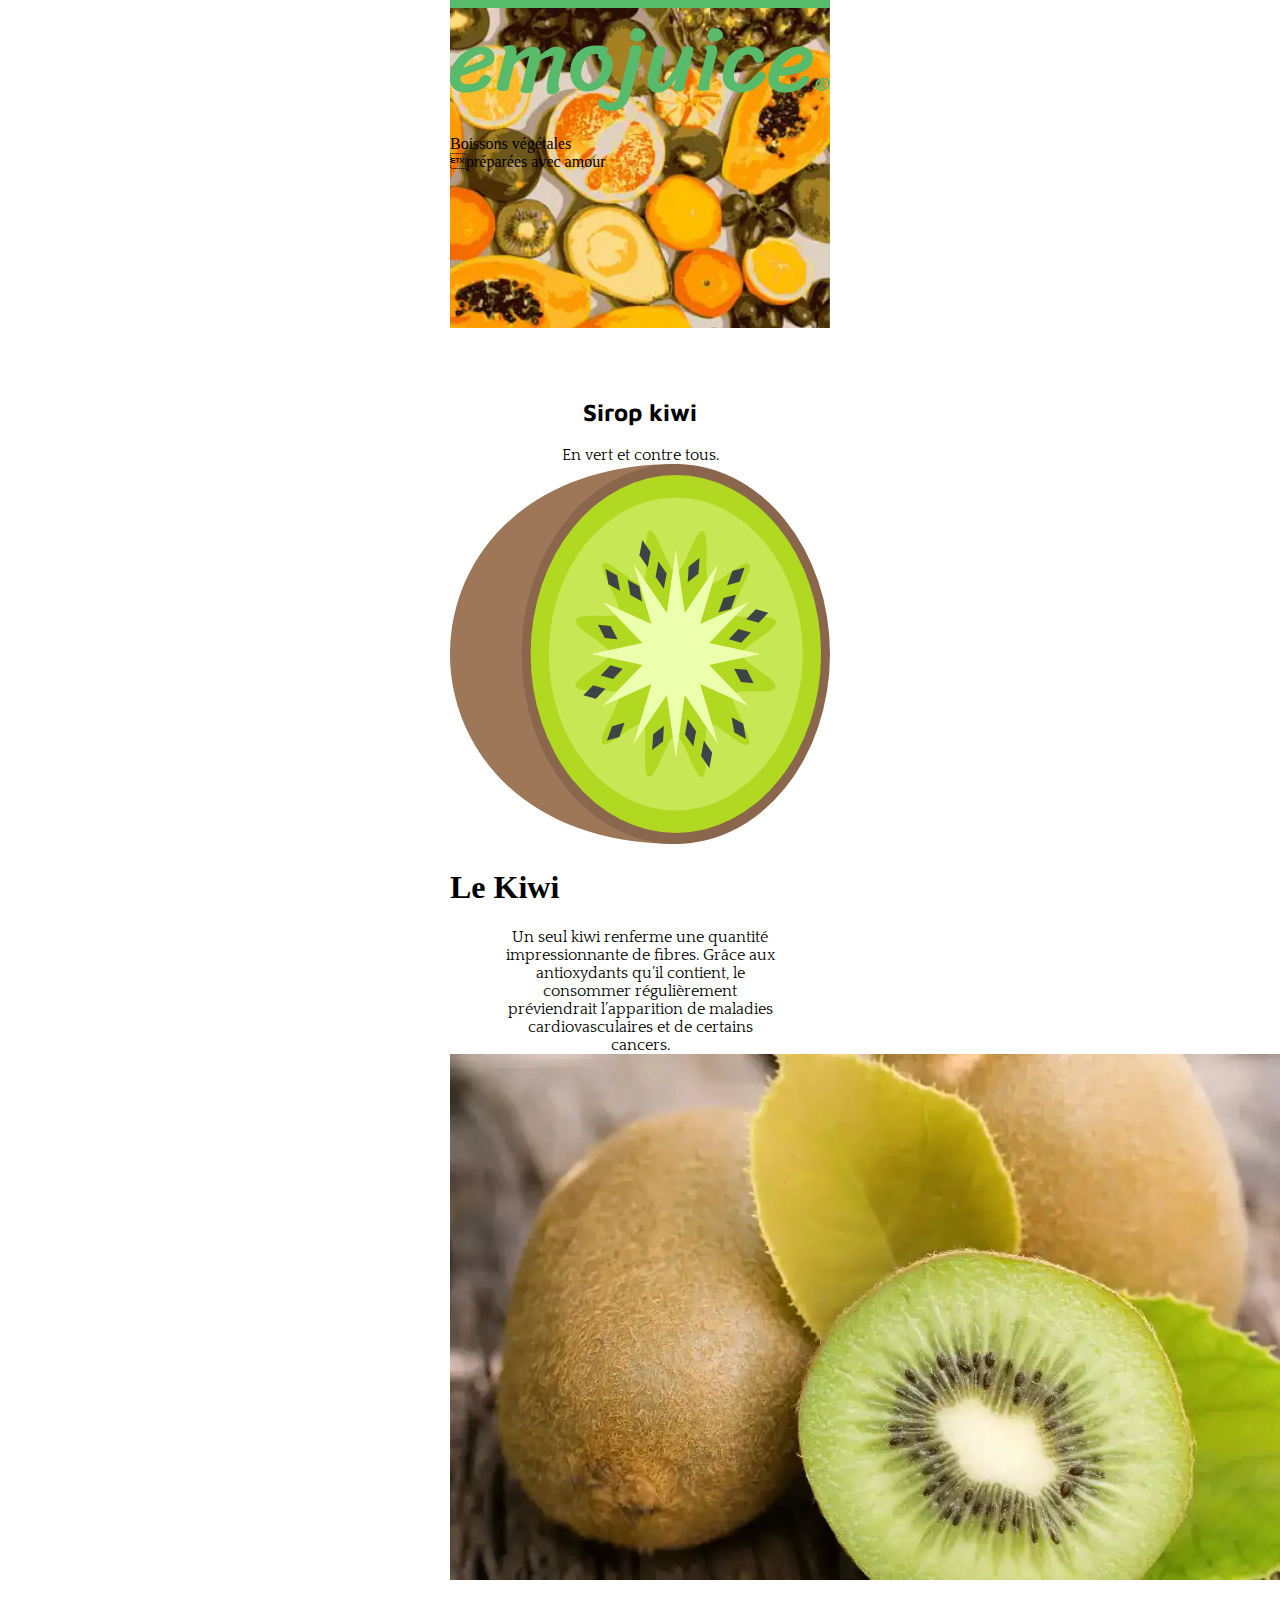
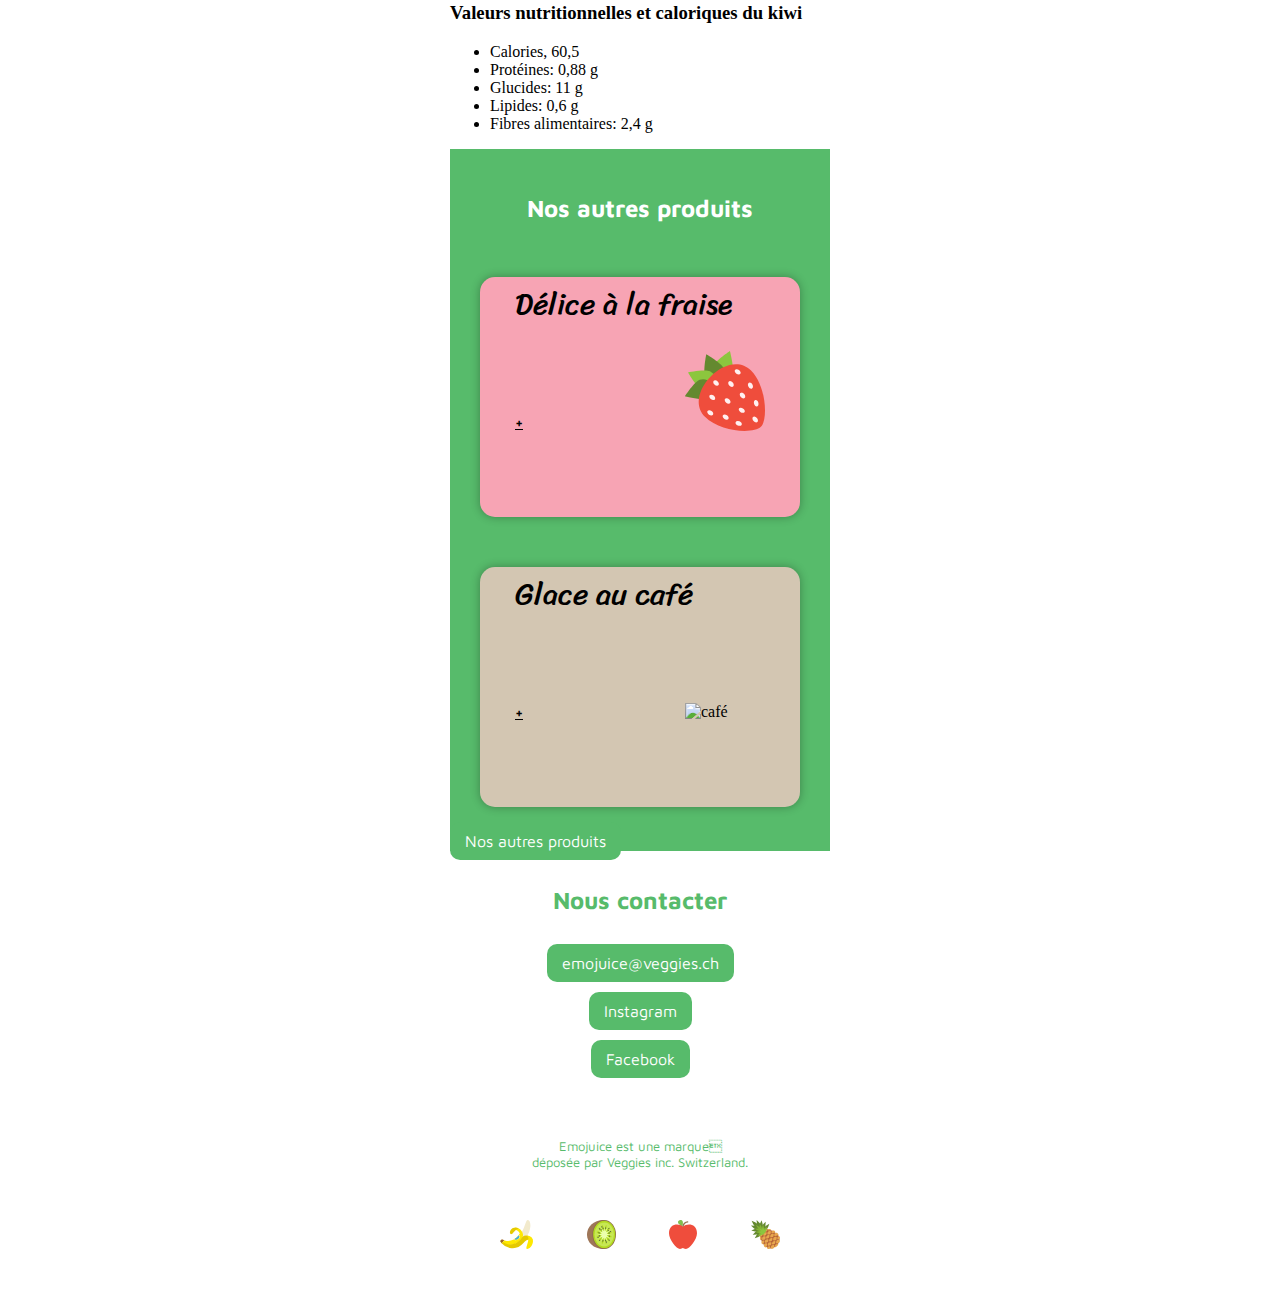
==== kiwi.html @ c1b66861 "fin html kiwi html" ====
<!DOCTYPE html>
<html>
  <head>
    <meta charset="UTF-8" />
    <meta name="viewport" content="width=device-width, initial-scale=1.0" />
    <title>emojuice</title>
    <link rel="stylesheet" href="css/styles.css"/>
    <link rel="preconnect" href="https://fonts.googleapis.com">
    <link rel="preconnect" href="https://fonts.gstatic.com" crossorigin>
    <link href="https://fonts.googleapis.com/css2?family=Maven+Pro:wght@400;700&family=Quattrocento:wght@400;700&family=Sriracha&display=swap" rel="stylesheet">
</head>
<body>
  <header class="header-kiwi">
    <div class="title-kiwi">
      <h1>
        <img src="img/SVG/titre.svg" alt="image titre">
      </h1>
      <p>Boissons végétales<br>préparées avec amour</br></p>
    </div>
  </header>
  <main class="sirop-kiwi">
    <h2>Sirop kiwi</h2>
    <p>En vert et contre tous.
    </p>
    <div class="circle-kiwi">
      <img src="img/SVG/kiwi.svg" alt="emoji kiwi">
    </div>
    <div class="history-kiwi"> 
      <h1>Le Kiwi</h1>
      <p>Un seul kiwi renferme une quantité impressionnante de fibres. Grâce 
        aux antioxydants qu’il contient, le consommer régulièrement préviendrait 
        l’apparition de maladies cardiovasculaires et de certains cancers. 
      </p>
      <img src="img/photo kiwi.webp" alt="photo kiwi">
      <h3>Valeurs nutritionnelles et caloriques du kiwi</h3>
      <ul>
        <li>Calories, 60,5</li>
        <li>Protéines: 0,88 g</li>
        <li>Glucides: 11 g</li>
        <li>Lipides: 0,6 g</li>
        <li>Fibres alimentaires: 2,4 g</li>
      </ul>
    </div>
      <div class="products">
      <h1>Nos autres produits</h1>
      <article class="product-fraise">
        <h2>Délice à la fraise</h2>
        <div class="more">
          <a href="kiwi.html">+</a>
          <img src="img/SVG/fraise.svg" alt="fraise">
        </div>
      </article>
      <article class="product-cafe">
        <h2>Glace au café</h2>
        <div class="more">
          <a href="kiwi.html">+</a>
          <img src="img/SVG/café.svg" alt="café">
        </div>
      </article>
      <a class="button" href="index.html">Nos autres produits</a>
  </main>
  <footer>
    <h2>Nous contacter</h2>
    <nav>
      <a class="button" href="mailto:emojuice@veggies.ch">emojuice@veggies.ch</a>
      <a class="button" href="https://www.instagram.com/">Instagram</a>
      <a class="button" href="https://www.facebook.com/Meta/">Facebook</a>
    </nav>
      <p>Emojuice est une marque<br>déposée par Veggies inc. Switzerland.<br></p>
      <div class="container-fruit">
        <img src="img/SVG/banane 2.svg" alt="banane">
        <img src="img/SVG/kiwi.svg" alt="kiwi">
        <img src="img/SVG/pomme.svg" alt="pomme">
        <img src="img/SVG/ananas.svg" alt="ananas">
      </div>
  </footer>
</body>
</html>
---- css/styles.css ----
/*
  font-family: 'Maven Pro', sans-serif;
  font-family: 'Quattrocento', serif;
  font-family: 'Sriracha', cursive;
*/

html {
  scroll-behavior: smooth;
}

body {
  max-width: 380px;
  margin: auto;
}

header {
  background-image: url('../img/image-fruits.webp');
  height: 320px;
  background-size: cover;
  border-top: 8px solid #57bb6b;
}

header h1 {
  margin-bottom: 1px;
  margin-top: 20px;
}

.title {
  background-color: #ffffffdd;
  margin: 28px 28px; 
  padding: 2px 0;
  font-family: 'Quattrocento', serif;
  font-size: 20px;
  text-align: center;
}

.title p {
  margin-top: 1px;
  color: #57bb6b;
}

.title img {
  width: 220px;
}

nav {
  display: flex;
  flex-direction: column;
  align-items: center ;
}

.button {
  background-color: #57bb6b;
  margin: 0px 0px 10px;
  padding: 10px 15px;
  text-decoration: none;
  font-family: 'Maven Pro', sans-serif;
  color: #ffffff;
  border-radius: 10px;
}

.button-white {
  background-color: #ffffff;
  text-decoration: none;
  font-family: 'Maven Pro', sans-serif;
  color: #57bb6b;
  border-radius: 10px;
}

main {
  padding-top: 50px;
}

h2 {
  font-family: 'Maven Pro', sans-serif;
  font-size: 24px;
  text-align: center;
}

main p {
  font-family: 'Quattrocento', serif;
  font-size: 16px;
  text-align: center;
  margin: 0 50px;
}

.container-fruit {
  display: flex;
  flex-direction: row;
  justify-content: space-between;
  margin: 30px 50px;
  padding-bottom: 50px;
}

.container-fruit img {
  height: 29px;
}

.products {
  background-color: #57bb6b;
  padding: 0;

}

.products h1 {
  font-family: 'Maven Pro', sans-serif;
  font-size: 24px;
  text-align: center;
  color: #ffffff;
  padding-top: 45px;
  margin-bottom: 55px;
}

.list {
  display: flex;
  flex-direction: row;
  flex-wrap: wrap;
  justify-content: space-between;
  align-items: flex-end;
}

article {
  height: 240px;
  width: 320px;
  margin: 25px 30px;
  border-radius: 15px;
  box-shadow: 0 0 10px rgb(0 0 0 / 30%);
}

.product-banana {
  background-color: #fff8d7;
}

article h2 {
  font-family: 'Sriracha', cursive;
  font-size: 30px;
  font-weight: 400;
  text-align: left;
  margin-left: 35px;
  margin-bottom: 0;
}

article p {
  font-family: 'Quattrocento', serif;
  font-size: 16px;
}

article a {
  font-family: 'Maven Pro', sans-serif;
  font-weight: 700;
  color: black;
  text-decoration: underline;
  font-size: 15px;
}

article p {
  text-align: left;
  margin-left: 35px;
}

.more {
  display: flex;
  flex-direction: row;
  justify-content: space-between;
  align-items: flex-end;
  padding: 0 35px;
  height: 100px;
}

article img {
  width: 80px;
}

.product-kiwi {
  background-color: #c4f2ad;
}

.product-cafe {
  background-color: #d3c6b2;
}

.product-fraise {
  background-color: #f7a4b4;
  margin-bottom: 50px;
}

footer h2 {
  color: #57bb6b;
  margin-top: 35px;
  margin-bottom: 30px;
}

footer p {
  font-family: 'Maven Pro', sans-serif;
  font-size: 13px;
  color: #57bb6b;
  text-align: center;
  margin-top: 50px;
  margin-bottom: 50px;
}

footer .container-fruit {
  padding-bottom: 20px;
}
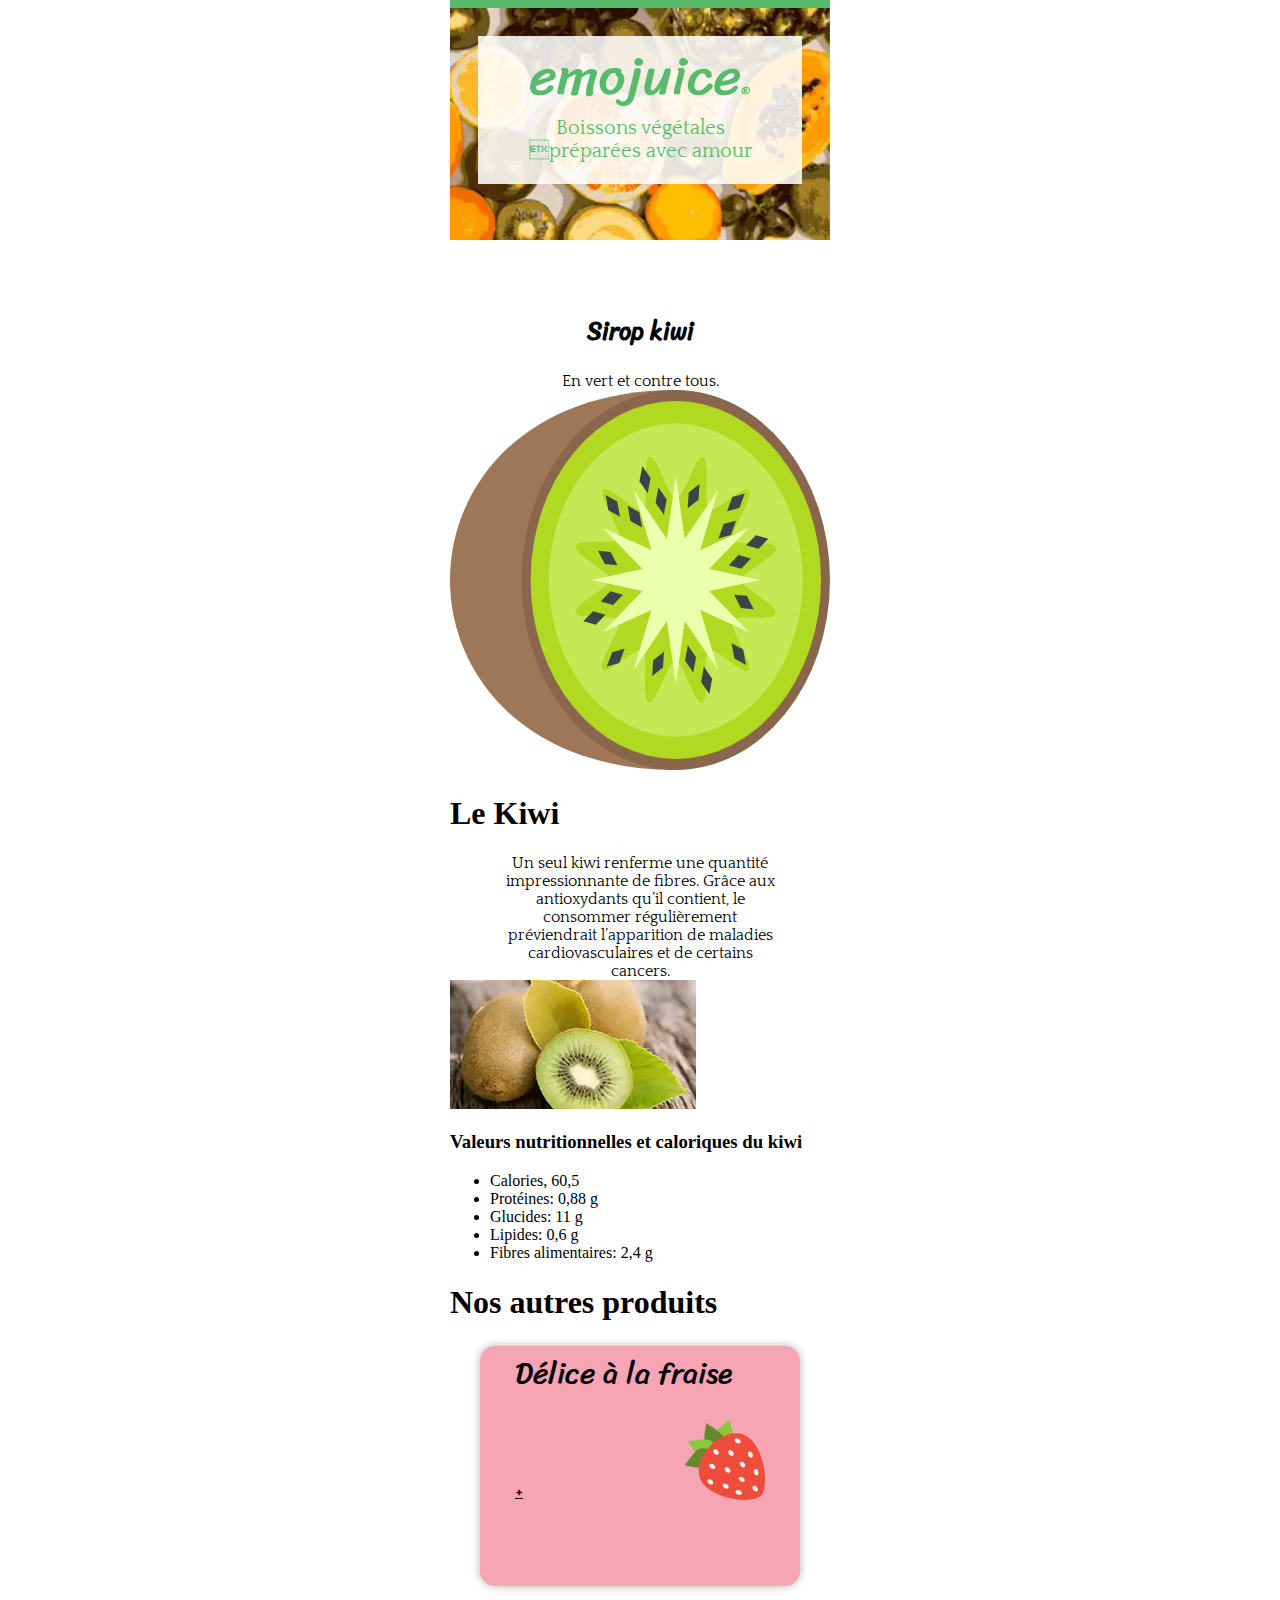
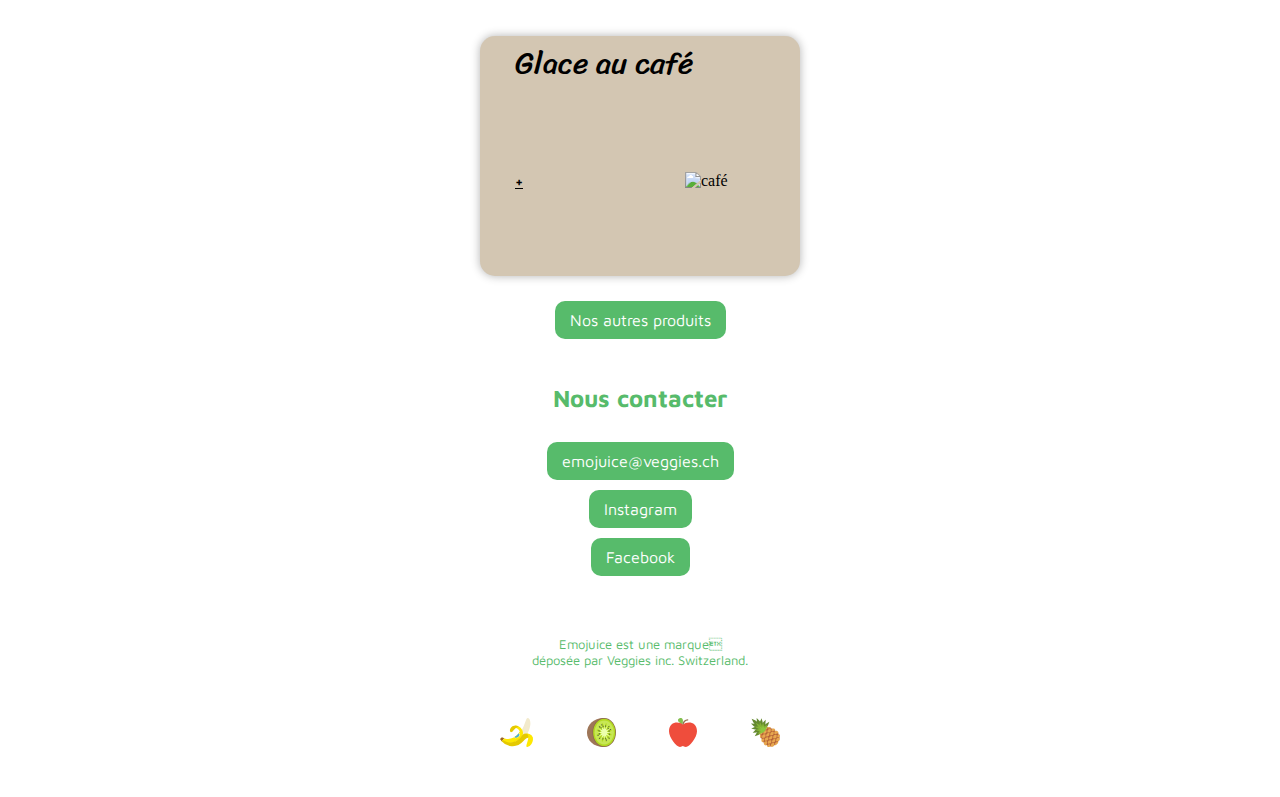
==== commit 50755257: "rajout nav kiwi html" ====
--- a/kiwi.html
+++ b/kiwi.html
@@ -41,7 +41,6 @@
         <li>Fibres alimentaires: 2,4 g</li>
       </ul>
     </div>
-      <div class="products">
       <h1>Nos autres produits</h1>
       <article class="product-fraise">
         <h2>Délice à la fraise</h2>
@@ -57,7 +56,9 @@
           <img src="img/SVG/café.svg" alt="café">
         </div>
       </article>
-      <a class="button" href="index.html">Nos autres produits</a>
+      <nav>
+        <a class="button" href="index.html">Nos autres produits</a>
+      </nav>
   </main>
   <footer>
     <h2>Nous contacter</h2>
--- a/css/styles.css
+++ b/css/styles.css
@@ -201,4 +201,30 @@
 
 footer .container-fruit {
   padding-bottom: 20px;
+}
+
+.title-kiwi {
+  background-color: #ffffffdd;
+  margin: 28px 28px; 
+  padding: 2px 0;
+  font-family: 'Quattrocento', serif;
+  font-size: 20px;
+  text-align: center;
+}
+
+.title-kiwi img {
+  width: 220px;
+}
+
+.title-kiwi p {
+  margin-top: 1px;
+  color: #57bb6b;
+}
+
+.header-kiwi {
+  height: 232px;
+}
+
+.sirop-kiwi h2 {
+  font-family: 'Sriracha', cursive;
 }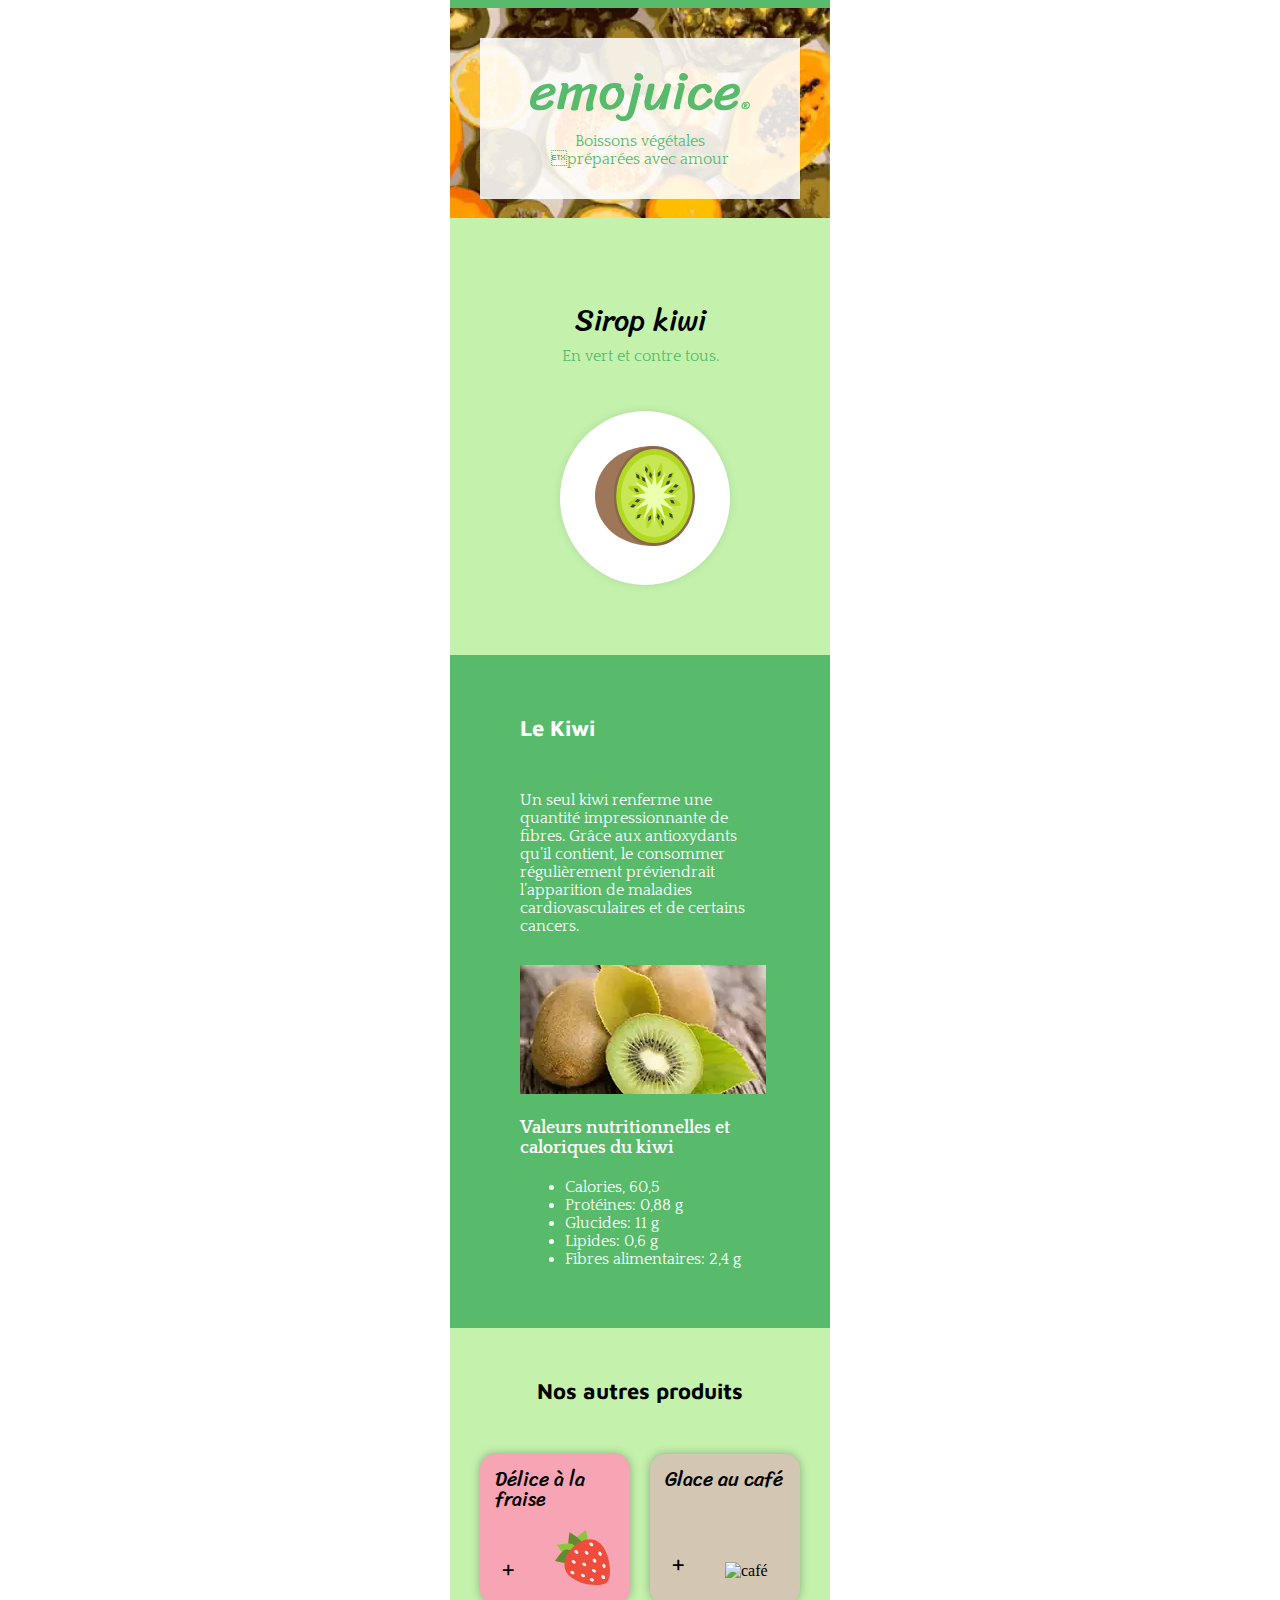
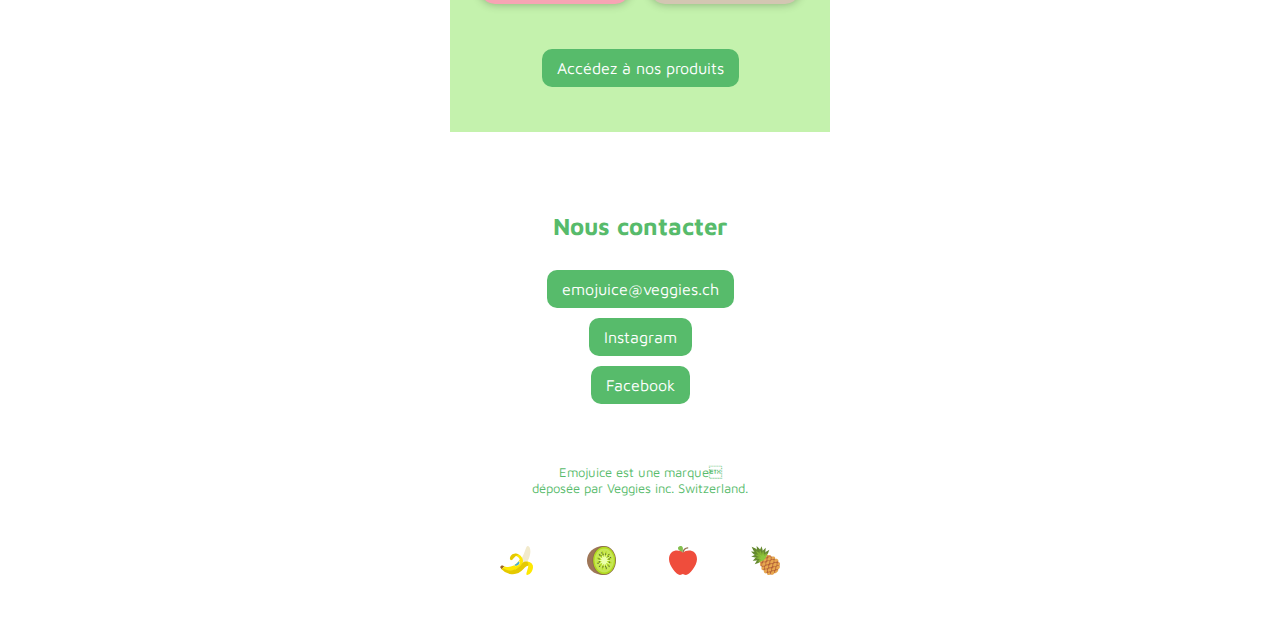
==== commit 3cd55407: "fin kiwi html" ====
--- a/kiwi.html
+++ b/kiwi.html
@@ -41,24 +41,26 @@
         <li>Fibres alimentaires: 2,4 g</li>
       </ul>
     </div>
-      <h1>Nos autres produits</h1>
-      <article class="product-fraise">
+    <h1>Nos autres produits</h1>
+    <div class="container-element">
+      <article class="product-second product-fraise">
         <h2>Délice à la fraise</h2>
         <div class="more">
           <a href="kiwi.html">+</a>
           <img src="img/SVG/fraise.svg" alt="fraise">
         </div>
       </article>
-      <article class="product-cafe">
+      <article class="product-second product-cafe">
         <h2>Glace au café</h2>
         <div class="more">
           <a href="kiwi.html">+</a>
           <img src="img/SVG/café.svg" alt="café">
         </div>
       </article>
-      <nav>
-        <a class="button" href="index.html">Nos autres produits</a>
-      </nav>
+    </div>
+    <nav>
+      <a class="button" href="index.html">Accédez à nos produits</a>
+    </nav>
   </main>
   <footer>
     <h2>Nous contacter</h2>
--- a/css/styles.css
+++ b/css/styles.css
@@ -205,8 +205,8 @@
 
 .title-kiwi {
   background-color: #ffffffdd;
-  margin: 28px 28px; 
-  padding: 2px 0;
+  margin: 30px 30px; 
+  padding: 15px 0;
   font-family: 'Quattrocento', serif;
   font-size: 20px;
   text-align: center;
@@ -219,12 +219,144 @@
 .title-kiwi p {
   margin-top: 1px;
   color: #57bb6b;
+  font-size: 16px;
 }
 
 .header-kiwi {
-  height: 232px;
+  height: 210px;
+}
+
+.sirop-kiwi {
+  background-color: #c4f2ad;
+  margin-bottom: 80px;
 }
 
 .sirop-kiwi h2 {
   font-family: 'Sriracha', cursive;
+  font-size: 30px;
+  font-weight: 400;
+  margin-bottom: 0;
+  line-height: 1,5;
+}
+
+.sirop-kiwi p {
+  color: #57bb6b;
+}
+
+.circle-kiwi {
+  width: 100px;
+  background-color: #ffffff;
+  padding: 35px;
+  border-radius: 100%;
+  margin-left: 110px;
+  margin-top: 46px;
+  margin-bottom: 70px;
+  box-shadow: 0 0 10px rgb(0 0 0 / 10%);
+}
+
+.history-kiwi {
+  background-color: #57bb6b;
+}
+
+.history-kiwi h1 {
+  font-family: 'Maven Pro', sans-serif;
+  font-size: 22px;
+  text-align: left;
+  color: #ffffff;
+  margin-left: 70px;
+  padding-top: 60px;
+}
+
+.history-kiwi p {
+  font-family: 'Quattrocento', serif;
+  font-size: 16px;
+  font-weight: 400;
+  text-align: left;
+  margin-left: 70px;
+  margin-right: 70px;
+  margin-top: 50px;
+  color: #ffffff;
+  margin-bottom: 30px;
+}
+
+.history-kiwi img {
+  margin-left: 70px;
+  margin-right: 70px;
+  
+}
+
+.history-kiwi h3 {
+  font-family: 'Quattrocento', serif;
+  font-size: 18px;
+  color: #ffffff;
+  margin: 20px 70px;
+}
+
+.history-kiwi ul {
+  font-family: 'Quattrocento', serif;
+  margin: 0 75px;
+  padding-bottom: 60px;
+  color: #ffffff;
+}
+
+main h1 {
+  font-family: 'Maven Pro', sans-serif;
+  font-size: 22px; 
+  text-align: center;
+  margin-top: 50px;
+  margin-bottom: 50px;
+}
+
+.container-element {
+  display: flex;
+  flex-direction: row;
+  justify-content: space-between;
+  margin: 0 30px;
+  align-items: flex-end;
+}
+
+.product-second {
+  margin: 0;
+  height: 150px;
+  width: 150px;
+}
+
+.product-second h2 {
+  font-size: 20px;
+  margin-left: 15px;
+  line-height: 1;
+}
+
+.container-element .more {
+  display: flex;
+  flex-direction: row;
+  justify-content: space-between;
+  align-items: flex-end;
+  padding: 0 20px;
+  height: 75px;
+}
+
+.container-element {
+  border-radius: 15px;
+  margin-bottom: 45px;
+}
+
+.container-element a {
+  font-family: 'Maven Pro', sans-serif;
+  color: black;
+  text-decoration: none;
+  font-size: 30px;
+  font-weight: 400;
+}
+
+.container-element img {
+  width: 55px;
+}
+
+.container-element .product-cafe .more {
+  height: 90px;
+}     
+
+.sirop-kiwi .button {
+  margin-bottom: 45px;
 }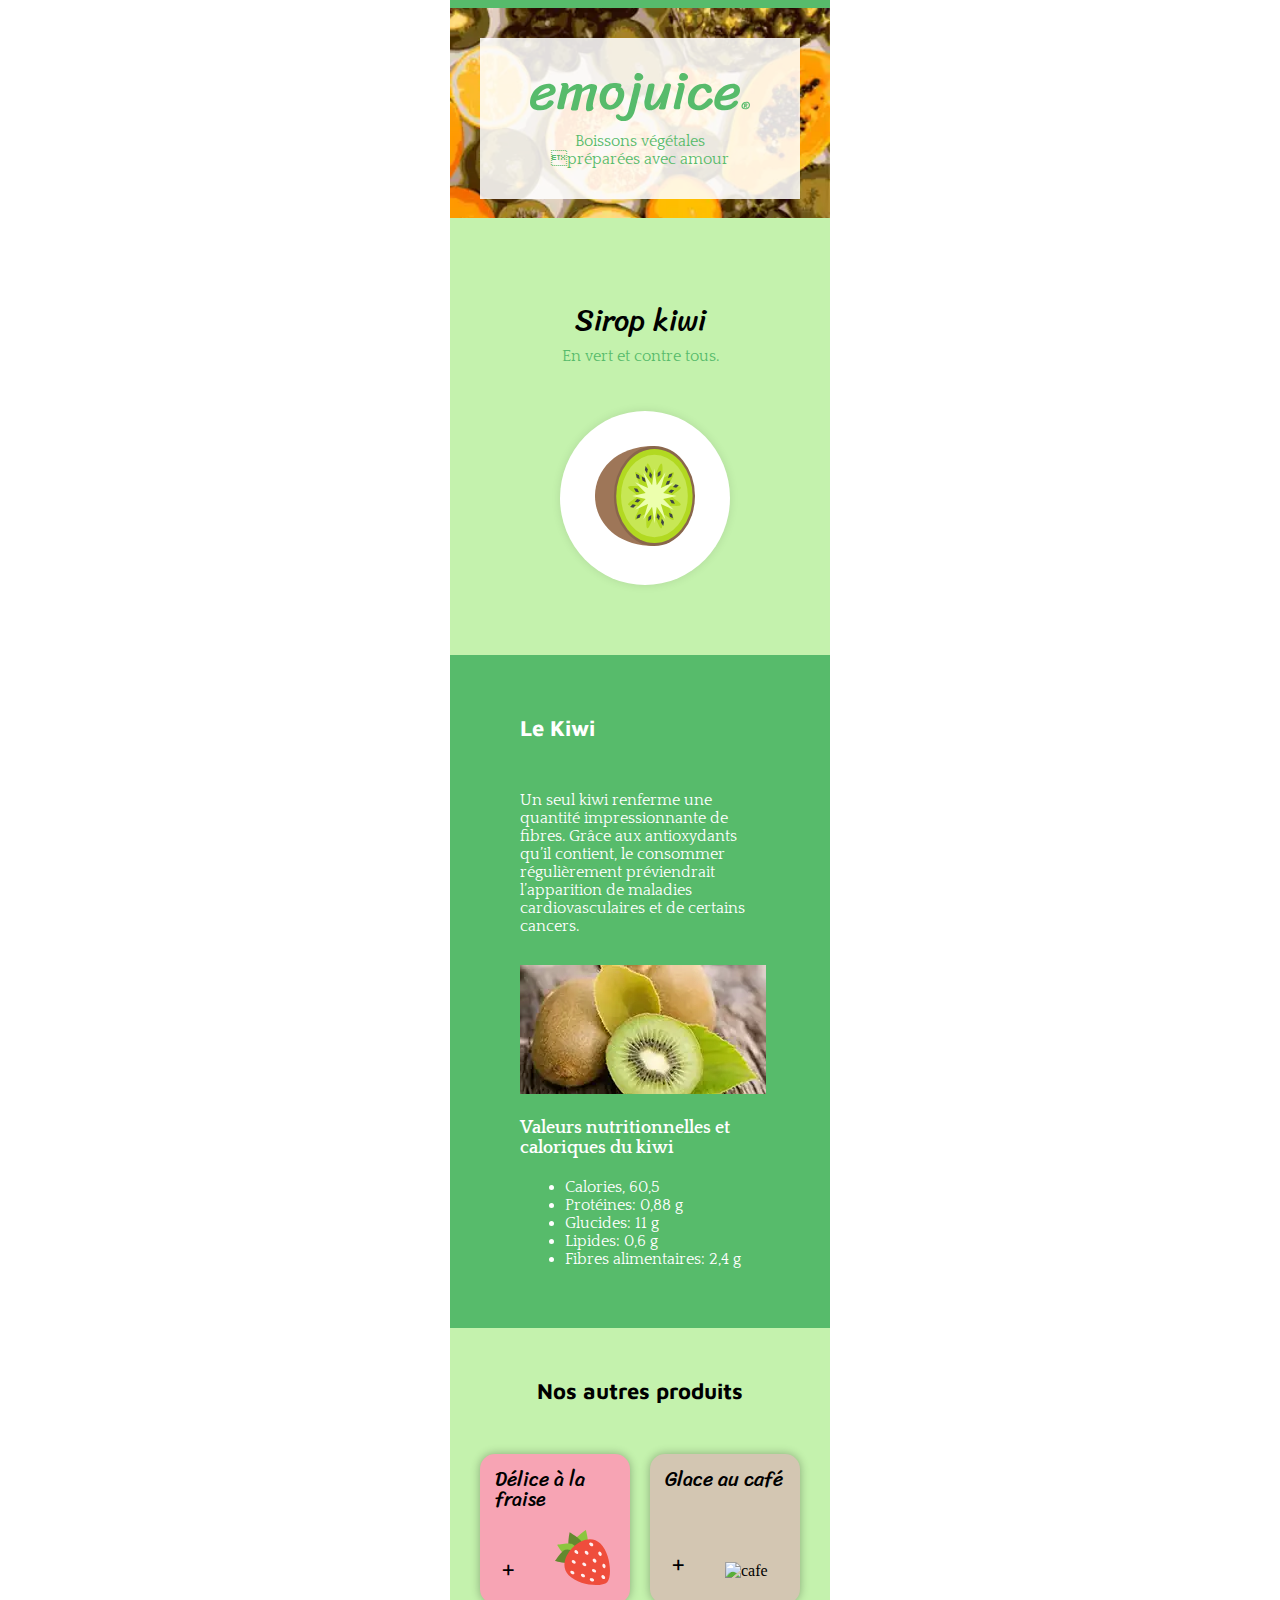
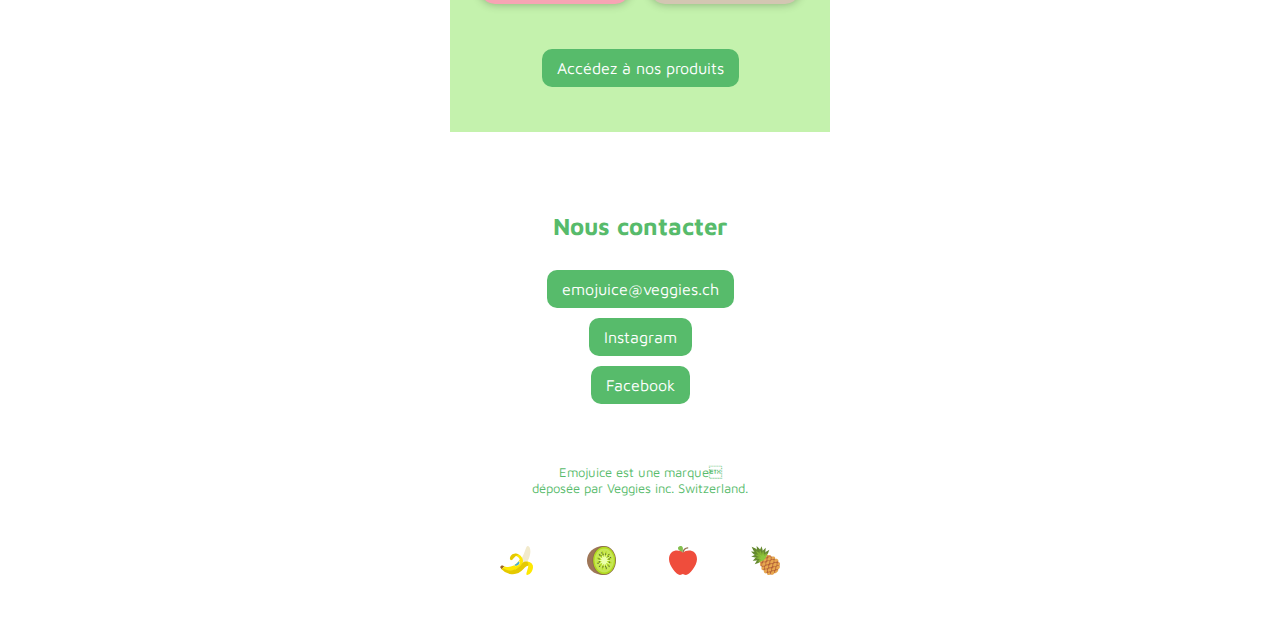
==== commit f5760003: "correction accent + rajout target kiwi html" ====
--- a/kiwi.html
+++ b/kiwi.html
@@ -54,7 +54,7 @@
         <h2>Glace au café</h2>
         <div class="more">
           <a href="kiwi.html">+</a>
-          <img src="img/SVG/café.svg" alt="café">
+          <img src="img/SVG/cafe.svg" alt="cafe">
         </div>
       </article>
     </div>
@@ -66,8 +66,8 @@
     <h2>Nous contacter</h2>
     <nav>
       <a class="button" href="mailto:emojuice@veggies.ch">emojuice@veggies.ch</a>
-      <a class="button" href="https://www.instagram.com/">Instagram</a>
-      <a class="button" href="https://www.facebook.com/Meta/">Facebook</a>
+      <a class="button" href="https://www.instagram.com/" target="_blank">Instagram</a>
+      <a class="button" href="https://www.facebook.com/Meta/" target="_blank">Facebook</a>
     </nav>
       <p>Emojuice est une marque<br>déposée par Veggies inc. Switzerland.<br></p>
       <div class="container-fruit">
--- a/css/styles.css
+++ b/css/styles.css
@@ -14,7 +14,7 @@
 }
 
 header {
-  background-image: url('../img/image-fruits.webp');
+  background-image: url("../img/image-fruits.webp");
   height: 320px;
   background-size: cover;
   border-top: 8px solid #57bb6b;
@@ -27,9 +27,9 @@
 
 .title {
   background-color: #ffffffdd;
-  margin: 28px 28px; 
+  margin: 28px 28px;
   padding: 2px 0;
-  font-family: 'Quattrocento', serif;
+  font-family: "Quattrocento", serif;
   font-size: 20px;
   text-align: center;
 }
@@ -46,7 +46,7 @@
 nav {
   display: flex;
   flex-direction: column;
-  align-items: center ;
+  align-items: center;
 }
 
 .button {
@@ -54,7 +54,7 @@
   margin: 0px 0px 10px;
   padding: 10px 15px;
   text-decoration: none;
-  font-family: 'Maven Pro', sans-serif;
+  font-family: "Maven Pro", sans-serif;
   color: #ffffff;
   border-radius: 10px;
 }
@@ -62,7 +62,7 @@
 .button-white {
   background-color: #ffffff;
   text-decoration: none;
-  font-family: 'Maven Pro', sans-serif;
+  font-family: "Maven Pro", sans-serif;
   color: #57bb6b;
   border-radius: 10px;
 }
@@ -72,13 +72,13 @@
 }
 
 h2 {
-  font-family: 'Maven Pro', sans-serif;
+  font-family: "Maven Pro", sans-serif;
   font-size: 24px;
   text-align: center;
 }
 
 main p {
-  font-family: 'Quattrocento', serif;
+  font-family: "Quattrocento", serif;
   font-size: 16px;
   text-align: center;
   margin: 0 50px;
@@ -99,11 +99,10 @@
 .products {
   background-color: #57bb6b;
   padding: 0;
-
 }
 
 .products h1 {
-  font-family: 'Maven Pro', sans-serif;
+  font-family: "Maven Pro", sans-serif;
   font-size: 24px;
   text-align: center;
   color: #ffffff;
@@ -132,7 +131,7 @@
 }
 
 article h2 {
-  font-family: 'Sriracha', cursive;
+  font-family: "Sriracha", cursive;
   font-size: 30px;
   font-weight: 400;
   text-align: left;
@@ -141,12 +140,12 @@
 }
 
 article p {
-  font-family: 'Quattrocento', serif;
+  font-family: "Quattrocento", serif;
   font-size: 16px;
 }
 
 article a {
-  font-family: 'Maven Pro', sans-serif;
+  font-family: "Maven Pro", sans-serif;
   font-weight: 700;
   color: black;
   text-decoration: underline;
@@ -191,7 +190,7 @@
 }
 
 footer p {
-  font-family: 'Maven Pro', sans-serif;
+  font-family: "Maven Pro", sans-serif;
   font-size: 13px;
   color: #57bb6b;
   text-align: center;
@@ -205,9 +204,9 @@
 
 .title-kiwi {
   background-color: #ffffffdd;
-  margin: 30px 30px; 
+  margin: 30px 30px;
   padding: 15px 0;
-  font-family: 'Quattrocento', serif;
+  font-family: "Quattrocento", serif;
   font-size: 20px;
   text-align: center;
 }
@@ -232,11 +231,11 @@
 }
 
 .sirop-kiwi h2 {
-  font-family: 'Sriracha', cursive;
+  font-family: "Sriracha", cursive;
   font-size: 30px;
   font-weight: 400;
   margin-bottom: 0;
-  line-height: 1,5;
+  line-height: 1, 5;
 }
 
 .sirop-kiwi p {
@@ -259,7 +258,7 @@
 }
 
 .history-kiwi h1 {
-  font-family: 'Maven Pro', sans-serif;
+  font-family: "Maven Pro", sans-serif;
   font-size: 22px;
   text-align: left;
   color: #ffffff;
@@ -268,7 +267,7 @@
 }
 
 .history-kiwi p {
-  font-family: 'Quattrocento', serif;
+  font-family: "Quattrocento", serif;
   font-size: 16px;
   font-weight: 400;
   text-align: left;
@@ -282,26 +281,25 @@
 .history-kiwi img {
   margin-left: 70px;
   margin-right: 70px;
-  
 }
 
 .history-kiwi h3 {
-  font-family: 'Quattrocento', serif;
+  font-family: "Quattrocento", serif;
   font-size: 18px;
   color: #ffffff;
   margin: 20px 70px;
 }
 
 .history-kiwi ul {
-  font-family: 'Quattrocento', serif;
+  font-family: "Quattrocento", serif;
   margin: 0 75px;
   padding-bottom: 60px;
   color: #ffffff;
 }
 
 main h1 {
-  font-family: 'Maven Pro', sans-serif;
-  font-size: 22px; 
+  font-family: "Maven Pro", sans-serif;
+  font-size: 22px;
   text-align: center;
   margin-top: 50px;
   margin-bottom: 50px;
@@ -342,7 +340,7 @@
 }
 
 .container-element a {
-  font-family: 'Maven Pro', sans-serif;
+  font-family: "Maven Pro", sans-serif;
   color: black;
   text-decoration: none;
   font-size: 30px;
@@ -355,8 +353,8 @@
 
 .container-element .product-cafe .more {
   height: 90px;
-}     
+}
 
 .sirop-kiwi .button {
   margin-bottom: 45px;
-}+}
